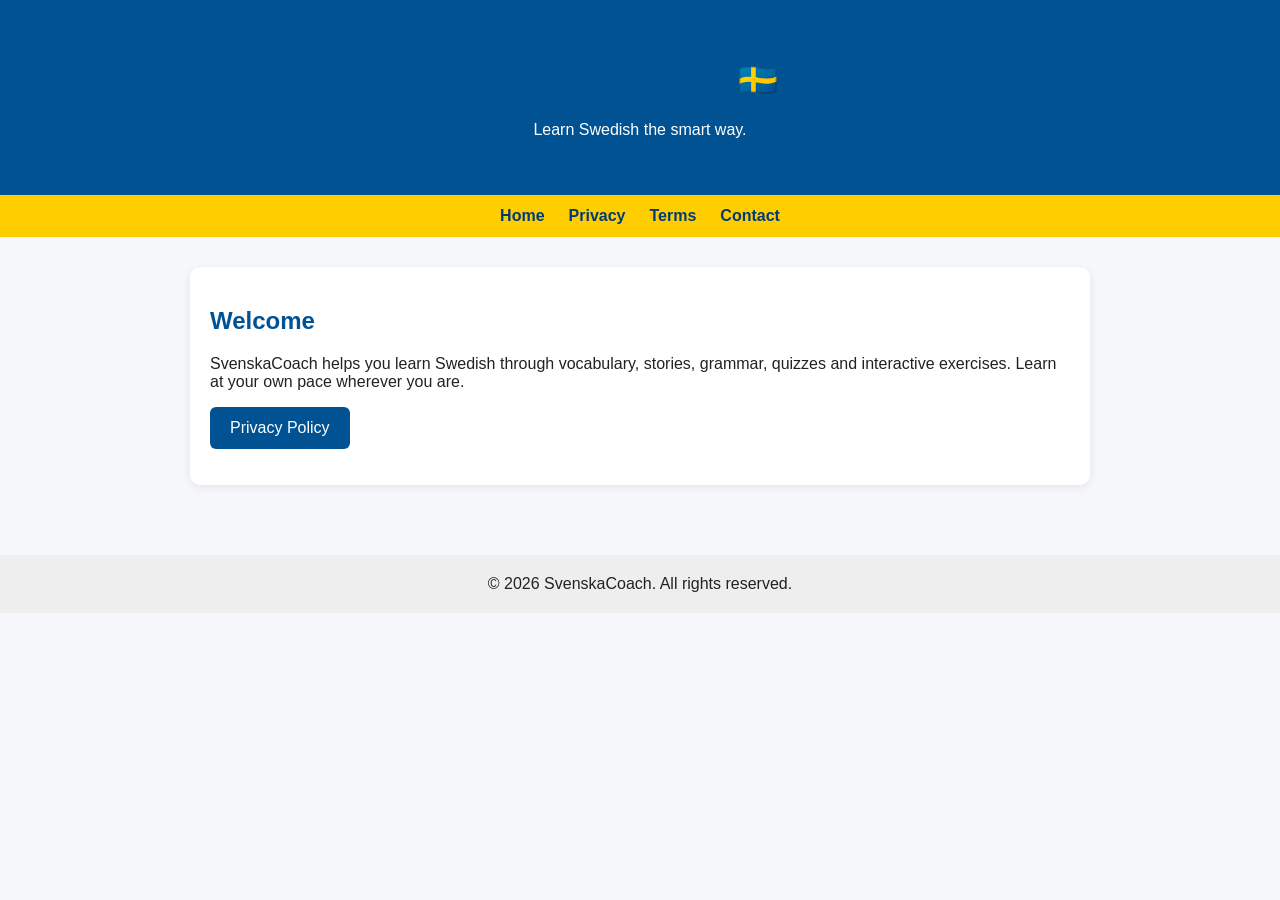
==== index.html @ 4031f6b0 "Add files via upload" ====
<!DOCTYPE html><html><head><meta charset="utf-8"><meta name="viewport" content="width=device-width,initial-scale=1"><title>SvenskaCoach</title><link rel="stylesheet" href="styles.css"></head><body><header><h1>SvenskaCoach 🇸🇪</h1><p>Learn Swedish the smart way.</p></header><nav><a href="index.html">Home</a><a href="privacy.html">Privacy</a><a href="terms.html">Terms</a><a href="contact.html">Contact</a></nav><main><div class="card"><h2>Welcome</h2><p>SvenskaCoach helps you learn Swedish through vocabulary, stories, grammar, quizzes and interactive exercises. Learn at your own pace wherever you are.</p><p><a class="button" href="privacy.html">Privacy Policy</a></p></div></main><footer>© 2026 SvenskaCoach. All rights reserved.</footer></body></html>
---- styles.css ----
body{font-family:Arial,sans-serif;margin:0;background:#f5f7fb;color:#222}
header{background:#005293;color:#fff;padding:40px;text-align:center}
nav{background:#ffcd00;padding:12px;text-align:center}
nav a{margin:0 12px;color:#003b73;text-decoration:none;font-weight:bold}
main{max-width:900px;margin:auto;padding:30px}
.card{background:white;border-radius:10px;padding:20px;box-shadow:0 2px 8px rgba(0,0,0,.08)}
footer{text-align:center;padding:20px;background:#eee;margin-top:40px}
h1,h2{color:#005293}
.button{display:inline-block;background:#005293;color:#fff;padding:12px 20px;border-radius:6px;text-decoration:none}
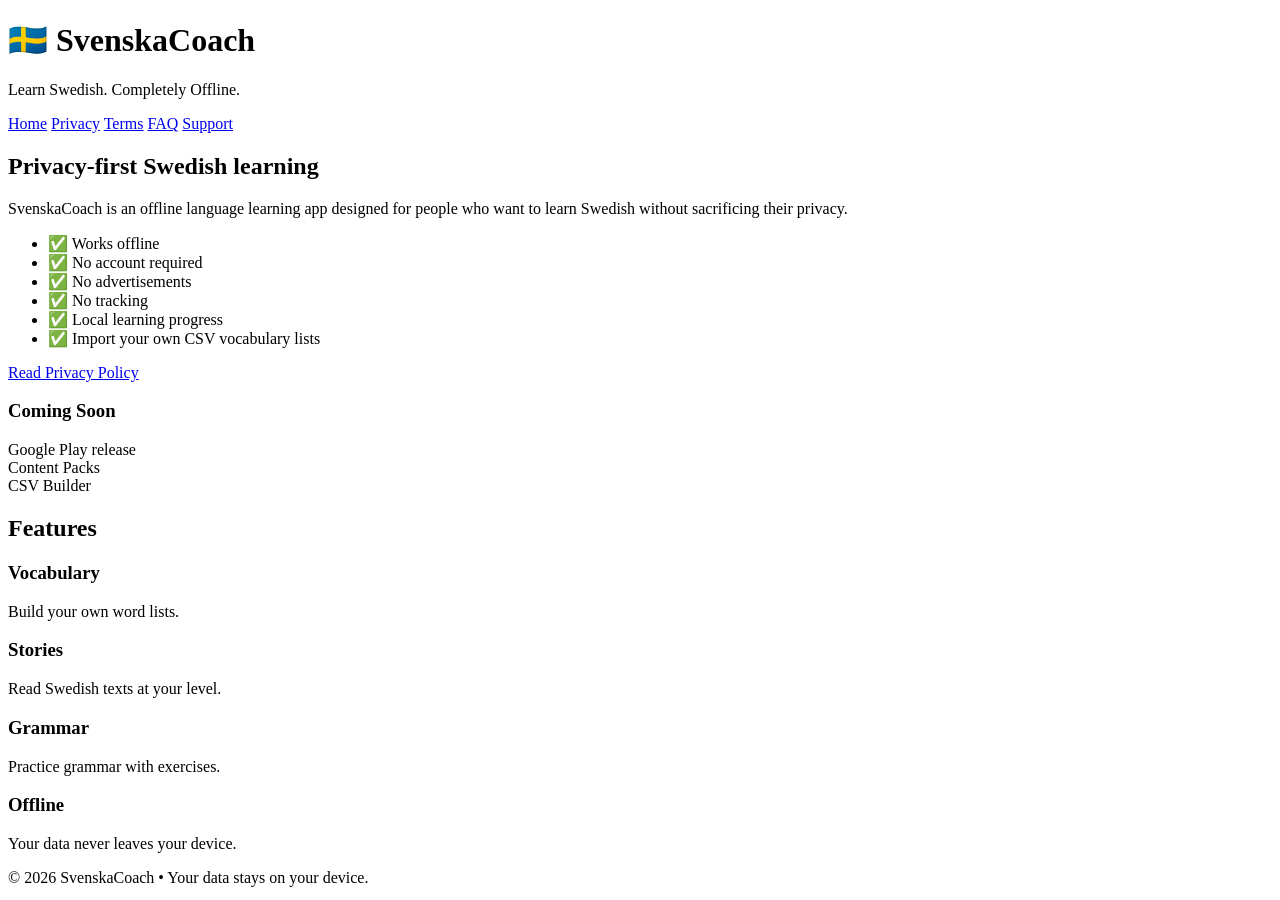
==== commit 74586d59: "Add files via upload" ====
--- a/index.html
+++ b/index.html
@@ -1 +1,46 @@
-<!DOCTYPE html><html><head><meta charset="utf-8"><meta name="viewport" content="width=device-width,initial-scale=1"><title>SvenskaCoach</title><link rel="stylesheet" href="styles.css"></head><body><header><h1>SvenskaCoach 🇸🇪</h1><p>Learn Swedish the smart way.</p></header><nav><a href="index.html">Home</a><a href="privacy.html">Privacy</a><a href="terms.html">Terms</a><a href="contact.html">Contact</a></nav><main><div class="card"><h2>Welcome</h2><p>SvenskaCoach helps you learn Swedish through vocabulary, stories, grammar, quizzes and interactive exercises. Learn at your own pace wherever you are.</p><p><a class="button" href="privacy.html">Privacy Policy</a></p></div></main><footer>© 2026 SvenskaCoach. All rights reserved.</footer></body></html>+<!doctype html>
+<html lang="en">
+<head>
+<meta charset="utf-8">
+<meta name="viewport" content="width=device-width, initial-scale=1">
+<title>Home - SvenskaCoach</title>
+<link rel="stylesheet" href="css/style.css">
+</head>
+<body>
+<header><h1>🇸🇪 SvenskaCoach</h1><p>Learn Swedish. Completely Offline.</p></header>
+<nav>
+<a href="index.html">Home</a>
+<a href="privacy.html">Privacy</a>
+<a href="terms.html">Terms</a>
+<a href="faq.html">FAQ</a>
+<a href="support.html">Support</a>
+</nav>
+<div class="container">
+
+<div class="hero">
+<div class="card">
+<h2>Privacy-first Swedish learning</h2>
+<p>SvenskaCoach is an offline language learning app designed for people who want to learn Swedish without sacrificing their privacy.</p>
+<ul>
+<li>✅ Works offline</li>
+<li>✅ No account required</li>
+<li>✅ No advertisements</li>
+<li>✅ No tracking</li>
+<li>✅ Local learning progress</li>
+<li>✅ Import your own CSV vocabulary lists</li>
+</ul>
+<a class="btn" href="privacy.html">Read Privacy Policy</a>
+</div>
+<div class="card"><h3>Coming Soon</h3><p>Google Play release<br>Content Packs<br>CSV Builder</p></div>
+</div>
+<h2>Features</h2>
+<div class="grid">
+<div class="card"><h3>Vocabulary</h3><p>Build your own word lists.</p></div>
+<div class="card"><h3>Stories</h3><p>Read Swedish texts at your level.</p></div>
+<div class="card"><h3>Grammar</h3><p>Practice grammar with exercises.</p></div>
+<div class="card"><h3>Offline</h3><p>Your data never leaves your device.</p></div>
+</div>
+
+</div>
+<footer>© 2026 SvenskaCoach • Your data stays on your device.</footer>
+</body></html>
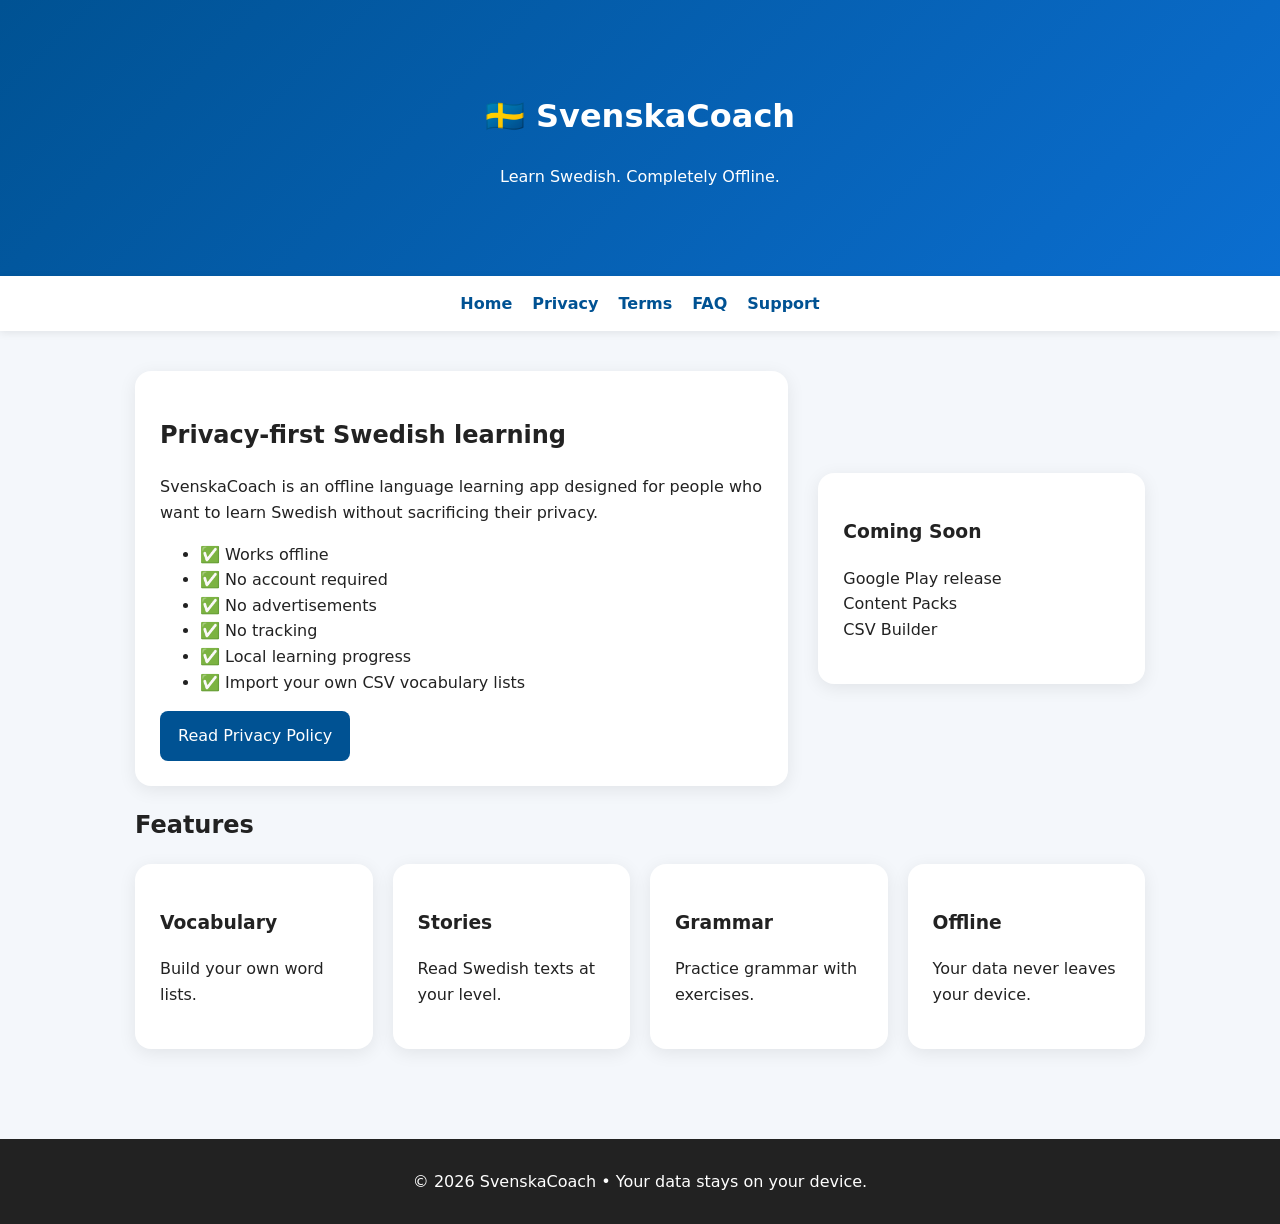
==== commit dd6ec65d: "Update index.html" ====
--- a/index.html
+++ b/index.html
@@ -4,7 +4,7 @@
 <meta charset="utf-8">
 <meta name="viewport" content="width=device-width, initial-scale=1">
 <title>Home - SvenskaCoach</title>
-<link rel="stylesheet" href="css/style.css">
+<link rel="stylesheet" href="style.css">
 </head>
 <body>
 <header><h1>🇸🇪 SvenskaCoach</h1><p>Learn Swedish. Completely Offline.</p></header>
@@ -43,4 +43,4 @@
 
 </div>
 <footer>© 2026 SvenskaCoach • Your data stays on your device.</footer>
-</body></html>+</body></html>
--- a/style.css
+++ b/style.css
@@ -0,0 +1,19 @@
+
+:root{
+ --blue:#005293;
+ --yellow:#FECB00;
+ --bg:#f4f7fb;
+ --card:#fff;
+}
+*{box-sizing:border-box}
+body{margin:0;font-family:system-ui,-apple-system,Segoe UI,Roboto,sans-serif;background:var(--bg);color:#222;line-height:1.6}
+header{background:linear-gradient(135deg,var(--blue),#0b6ed0);color:#fff;padding:70px 20px;text-align:center}
+nav{display:flex;justify-content:center;gap:20px;background:#fff;padding:15px;position:sticky;top:0;box-shadow:0 2px 8px rgba(0,0,0,.08)}
+nav a{text-decoration:none;color:var(--blue);font-weight:700}
+.container{max-width:1050px;margin:auto;padding:40px 20px}
+.hero{display:grid;grid-template-columns:2fr 1fr;gap:30px;align-items:center}
+.card{background:#fff;padding:25px;border-radius:16px;box-shadow:0 4px 18px rgba(0,0,0,.08)}
+.grid{display:grid;grid-template-columns:repeat(auto-fit,minmax(220px,1fr));gap:20px}
+.btn{display:inline-block;background:var(--blue);color:#fff;padding:12px 18px;border-radius:8px;text-decoration:none}
+footer{background:#222;color:#fff;text-align:center;padding:30px;margin-top:50px}
+@media(max-width:800px){.hero{grid-template-columns:1fr}}
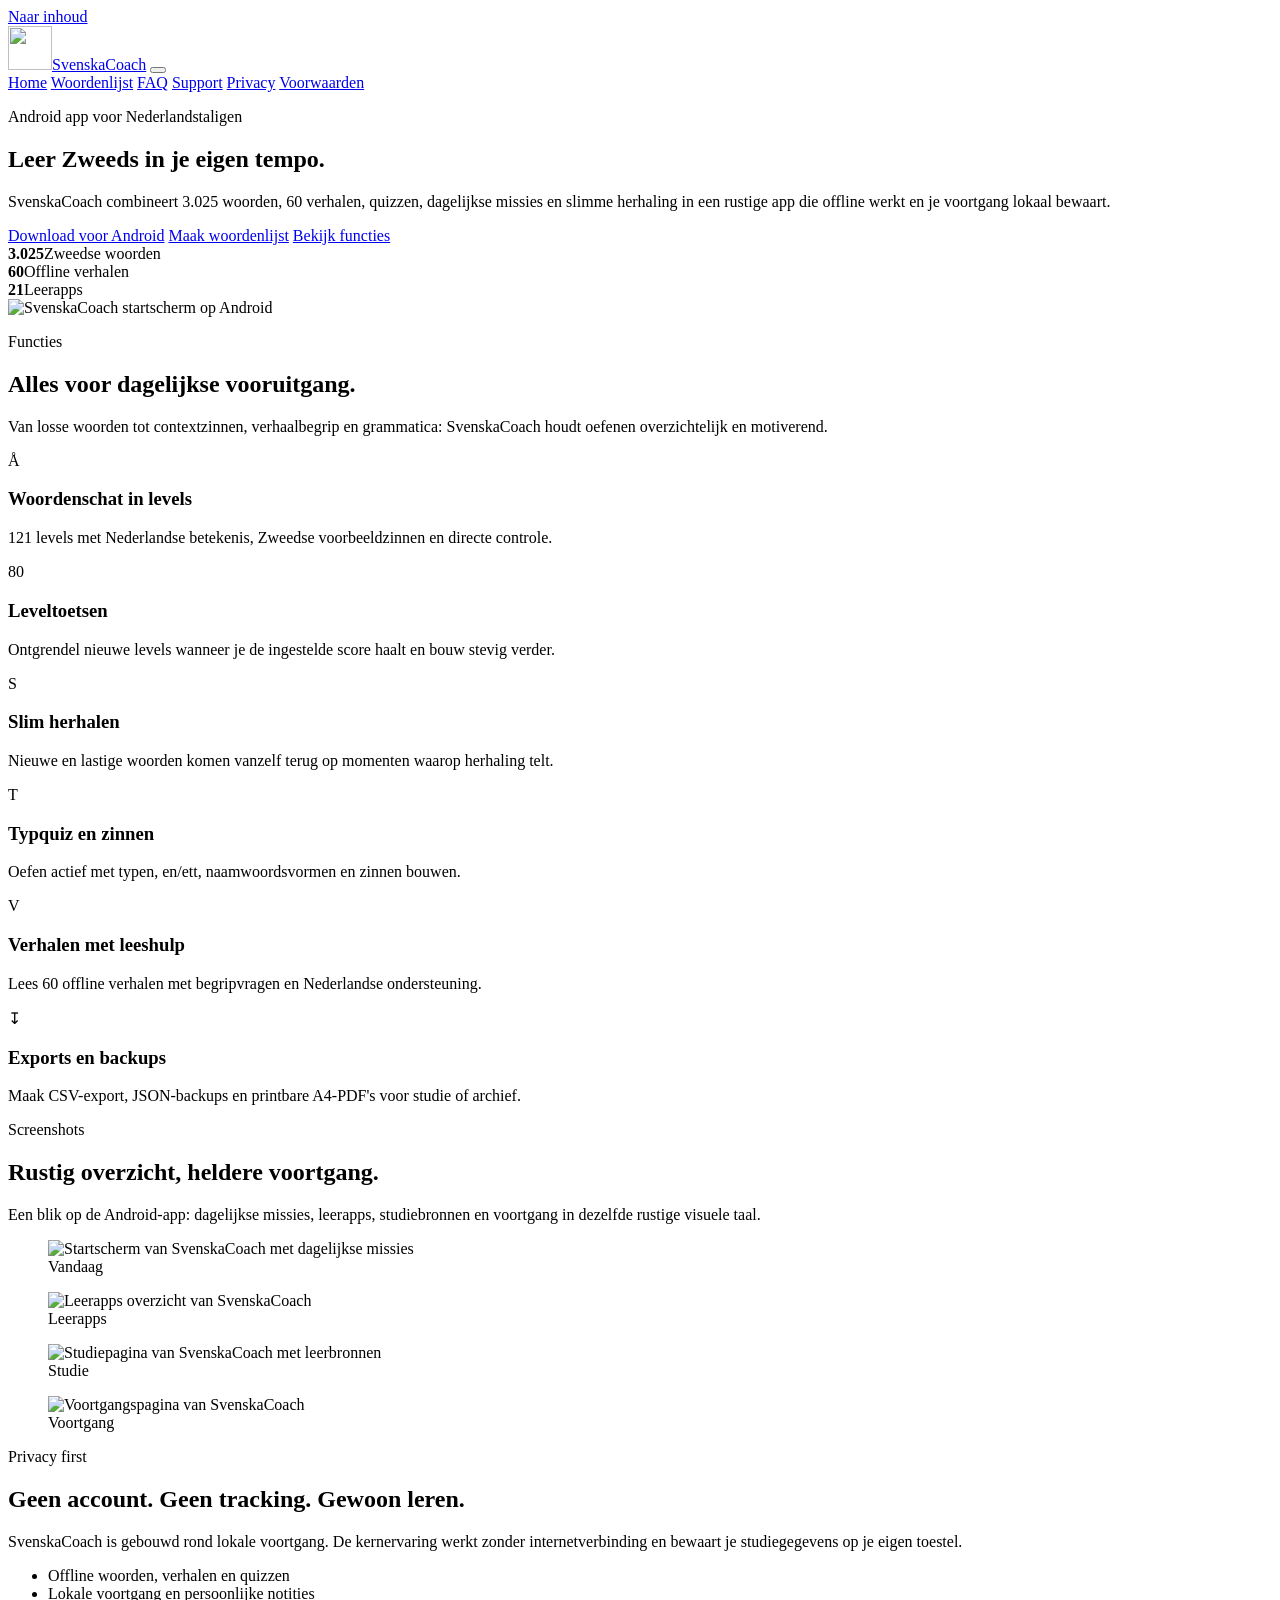
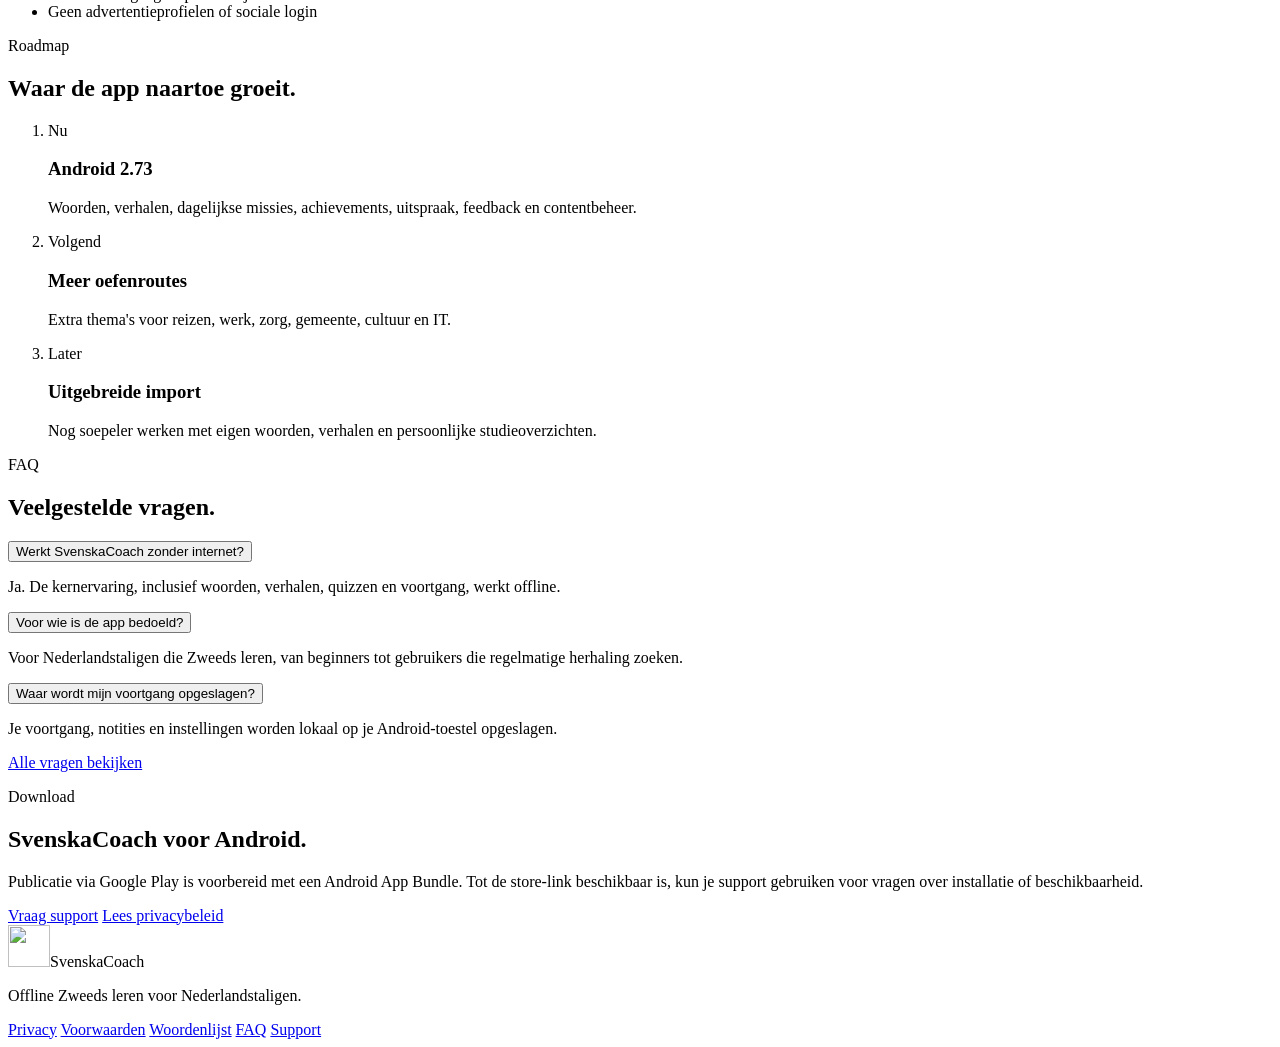
==== commit 6cebac27: "Add files via upload New professional SvenskaCoach website" ====
--- a/index.html
+++ b/index.html
@@ -1,46 +1,183 @@
 <!doctype html>
-<html lang="en">
-<head>
-<meta charset="utf-8">
-<meta name="viewport" content="width=device-width, initial-scale=1">
-<title>Home - SvenskaCoach</title>
-<link rel="stylesheet" href="style.css">
-</head>
-<body>
-<header><h1>🇸🇪 SvenskaCoach</h1><p>Learn Swedish. Completely Offline.</p></header>
-<nav>
-<a href="index.html">Home</a>
-<a href="privacy.html">Privacy</a>
-<a href="terms.html">Terms</a>
-<a href="faq.html">FAQ</a>
-<a href="support.html">Support</a>
-</nav>
-<div class="container">
+<html lang="nl">
+  <head>
+    <meta charset="utf-8">
+    <meta name="viewport" content="width=device-width, initial-scale=1">
+    <title>SvenskaCoach voor Android | Offline Zweeds leren</title>
+    <meta name="description" content="SvenskaCoach is een privacyvriendelijke Android-app voor Nederlandstaligen die Zweeds leren met woorden, verhalen, quizzen en slimme herhaling.">
+    <meta name="theme-color" content="#0a3475">
+    <meta property="og:title" content="SvenskaCoach voor Android">
+    <meta property="og:description" content="Leer Zweeds rustig en offline met 3.025 woorden, 60 verhalen, quizzen en lokale voortgang.">
+    <meta property="og:type" content="website">
+    <meta property="og:image" content="images/logo.png">
+    <link rel="icon" href="images/logo.png">
+    <link rel="apple-touch-icon" href="images/logo.png">
+    <link rel="stylesheet" href="css/styles.css">
+    <script type="application/ld+json">
+      {
+        "@context": "https://schema.org",
+        "@type": "SoftwareApplication",
+        "name": "SvenskaCoach",
+        "applicationCategory": "EducationalApplication",
+        "operatingSystem": "Android",
+        "description": "Offline Zweeds leren voor Nederlandstaligen met woorden, verhalen, quizzen en slimme herhaling.",
+        "offers": { "@type": "Offer", "price": "0", "priceCurrency": "EUR" }
+      }
+    </script>
+  </head>
+  <body>
+    <a class="skip-link" href="#main">Naar inhoud</a>
+    <header class="site-header">
+      <nav class="nav" aria-label="Hoofdnavigatie">
+        <a class="brand" href="index.html" aria-label="SvenskaCoach homepage"><img src="images/logo.png" alt="" width="44" height="44"><span>SvenskaCoach</span></a>
+        <button class="nav-toggle" type="button" aria-expanded="false" aria-controls="nav-links" aria-label="Menu openen"><span></span></button>
+        <div class="nav-links" id="nav-links">
+          <a href="index.html" aria-current="page">Home</a>
+          <a href="woordenlijst.html">Woordenlijst</a>
+          <a href="faq.html">FAQ</a>
+          <a href="support.html">Support</a>
+          <a href="privacy.html">Privacy</a>
+          <a href="terms.html">Voorwaarden</a>
+        </div>
+      </nav>
+    </header>
 
-<div class="hero">
-<div class="card">
-<h2>Privacy-first Swedish learning</h2>
-<p>SvenskaCoach is an offline language learning app designed for people who want to learn Swedish without sacrificing their privacy.</p>
-<ul>
-<li>✅ Works offline</li>
-<li>✅ No account required</li>
-<li>✅ No advertisements</li>
-<li>✅ No tracking</li>
-<li>✅ Local learning progress</li>
-<li>✅ Import your own CSV vocabulary lists</li>
-</ul>
-<a class="btn" href="privacy.html">Read Privacy Policy</a>
-</div>
-<div class="card"><h3>Coming Soon</h3><p>Google Play release<br>Content Packs<br>CSV Builder</p></div>
-</div>
-<h2>Features</h2>
-<div class="grid">
-<div class="card"><h3>Vocabulary</h3><p>Build your own word lists.</p></div>
-<div class="card"><h3>Stories</h3><p>Read Swedish texts at your level.</p></div>
-<div class="card"><h3>Grammar</h3><p>Practice grammar with exercises.</p></div>
-<div class="card"><h3>Offline</h3><p>Your data never leaves your device.</p></div>
-</div>
+    <main id="main">
+      <section class="hero">
+        <div class="container hero-grid">
+          <div class="reveal">
+            <p class="eyebrow">Android app voor Nederlandstaligen</p>
+            <h1>Leer Zweeds in je eigen tempo.</h1>
+            <p class="lead">SvenskaCoach combineert 3.025 woorden, 60 verhalen, quizzen, dagelijkse missies en slimme herhaling in een rustige app die offline werkt en je voortgang lokaal bewaart.</p>
+            <div class="actions" aria-label="Belangrijkste acties">
+              <a class="button primary" href="#download">Download voor Android</a>
+              <a class="button secondary" href="woordenlijst.html">Maak woordenlijst</a>
+              <a class="button secondary" href="#features">Bekijk functies</a>
+            </div>
+            <div class="hero-stats" aria-label="App statistieken">
+              <div class="stat"><strong>3.025</strong><span>Zweedse woorden</span></div>
+              <div class="stat"><strong>60</strong><span>Offline verhalen</span></div>
+              <div class="stat"><strong>21</strong><span>Leerapps</span></div>
+            </div>
+          </div>
+          <div class="phone-stage reveal" aria-label="SvenskaCoach telefoonvoorbeeld">
+            <div class="phone real-screen">
+              <img class="phone-image" src="images/screenshot-home-light.jpg" alt="SvenskaCoach startscherm op Android" width="415" height="900">
+            </div>
+          </div>
+        </div>
+      </section>
 
-</div>
-<footer>© 2026 SvenskaCoach • Your data stays on your device.</footer>
-</body></html>
+      <section class="section" id="features">
+        <div class="container">
+          <div class="section-head reveal">
+            <p class="eyebrow">Functies</p>
+            <h2>Alles voor dagelijkse vooruitgang.</h2>
+            <p>Van losse woorden tot contextzinnen, verhaalbegrip en grammatica: SvenskaCoach houdt oefenen overzichtelijk en motiverend.</p>
+          </div>
+          <div class="grid cards">
+            <article class="card reveal"><div class="card-icon">Å</div><h3>Woordenschat in levels</h3><p>121 levels met Nederlandse betekenis, Zweedse voorbeeldzinnen en directe controle.</p></article>
+            <article class="card reveal"><div class="card-icon">80</div><h3>Leveltoetsen</h3><p>Ontgrendel nieuwe levels wanneer je de ingestelde score haalt en bouw stevig verder.</p></article>
+            <article class="card reveal"><div class="card-icon">S</div><h3>Slim herhalen</h3><p>Nieuwe en lastige woorden komen vanzelf terug op momenten waarop herhaling telt.</p></article>
+            <article class="card reveal"><div class="card-icon">T</div><h3>Typquiz en zinnen</h3><p>Oefen actief met typen, en/ett, naamwoordsvormen en zinnen bouwen.</p></article>
+            <article class="card reveal"><div class="card-icon">V</div><h3>Verhalen met leeshulp</h3><p>Lees 60 offline verhalen met begripvragen en Nederlandse ondersteuning.</p></article>
+            <article class="card reveal"><div class="card-icon">↧</div><h3>Exports en backups</h3><p>Maak CSV-export, JSON-backups en printbare A4-PDF's voor studie of archief.</p></article>
+          </div>
+        </div>
+      </section>
+
+      <section class="section alt" id="screenshots">
+        <div class="container">
+          <div class="section-head reveal">
+            <p class="eyebrow">Screenshots</p>
+            <h2>Rustig overzicht, heldere voortgang.</h2>
+            <p>Een blik op de Android-app: dagelijkse missies, leerapps, studiebronnen en voortgang in dezelfde rustige visuele taal.</p>
+          </div>
+          <div class="grid gallery">
+            <figure class="screenshot reveal"><img src="images/screenshot-home-light.jpg" alt="Startscherm van SvenskaCoach met dagelijkse missies" loading="lazy" width="415" height="900"><figcaption>Vandaag</figcaption></figure>
+            <figure class="screenshot reveal"><img src="images/screenshot-leerapps-light.jpg" alt="Leerapps overzicht van SvenskaCoach" loading="lazy" width="415" height="900"><figcaption>Leerapps</figcaption></figure>
+            <figure class="screenshot reveal"><img src="images/screenshot-studie-light.jpg" alt="Studiepagina van SvenskaCoach met leerbronnen" loading="lazy" width="415" height="900"><figcaption>Studie</figcaption></figure>
+            <figure class="screenshot reveal"><img src="images/screenshot-voortgang-light.jpg" alt="Voortgangspagina van SvenskaCoach" loading="lazy" width="415" height="900"><figcaption>Voortgang</figcaption></figure>
+          </div>
+        </div>
+      </section>
+
+      <section class="section" id="privacy-first">
+        <div class="container">
+          <div class="privacy-band reveal">
+            <div>
+              <p class="eyebrow">Privacy first</p>
+              <h2>Geen account. Geen tracking. Gewoon leren.</h2>
+              <p>SvenskaCoach is gebouwd rond lokale voortgang. De kernervaring werkt zonder internetverbinding en bewaart je studiegegevens op je eigen toestel.</p>
+            </div>
+            <ul class="privacy-list">
+              <li>Offline woorden, verhalen en quizzen</li>
+              <li>Lokale voortgang en persoonlijke notities</li>
+              <li>Geen advertentieprofielen of sociale login</li>
+            </ul>
+          </div>
+        </div>
+      </section>
+
+      <section class="section alt">
+        <div class="container">
+          <div class="section-head reveal">
+            <p class="eyebrow">Roadmap</p>
+            <h2>Waar de app naartoe groeit.</h2>
+          </div>
+          <ol class="roadmap">
+            <li class="card reveal"><time>Nu</time><div><h3>Android 2.73</h3><p>Woorden, verhalen, dagelijkse missies, achievements, uitspraak, feedback en contentbeheer.</p></div></li>
+            <li class="card reveal"><time>Volgend</time><div><h3>Meer oefenroutes</h3><p>Extra thema's voor reizen, werk, zorg, gemeente, cultuur en IT.</p></div></li>
+            <li class="card reveal"><time>Later</time><div><h3>Uitgebreide import</h3><p>Nog soepeler werken met eigen woorden, verhalen en persoonlijke studieoverzichten.</p></div></li>
+          </ol>
+        </div>
+      </section>
+
+      <section class="section" id="faq">
+        <div class="container">
+          <div class="section-head reveal">
+            <p class="eyebrow">FAQ</p>
+            <h2>Veelgestelde vragen.</h2>
+          </div>
+          <div class="faq-list reveal">
+            <article class="faq-item"><button class="faq-question" type="button" aria-expanded="false">Werkt SvenskaCoach zonder internet?</button><div class="faq-answer"><p>Ja. De kernervaring, inclusief woorden, verhalen, quizzen en voortgang, werkt offline.</p></div></article>
+            <article class="faq-item"><button class="faq-question" type="button" aria-expanded="false">Voor wie is de app bedoeld?</button><div class="faq-answer"><p>Voor Nederlandstaligen die Zweeds leren, van beginners tot gebruikers die regelmatige herhaling zoeken.</p></div></article>
+            <article class="faq-item"><button class="faq-question" type="button" aria-expanded="false">Waar wordt mijn voortgang opgeslagen?</button><div class="faq-answer"><p>Je voortgang, notities en instellingen worden lokaal op je Android-toestel opgeslagen.</p></div></article>
+          </div>
+          <div class="actions"><a class="button secondary" href="faq.html">Alle vragen bekijken</a></div>
+        </div>
+      </section>
+
+      <section class="section alt" id="download">
+        <div class="container">
+          <div class="content-panel reveal">
+            <p class="eyebrow">Download</p>
+            <h2>SvenskaCoach voor Android.</h2>
+            <p class="lead">Publicatie via Google Play is voorbereid met een Android App Bundle. Tot de store-link beschikbaar is, kun je support gebruiken voor vragen over installatie of beschikbaarheid.</p>
+            <div class="actions">
+              <a class="button primary" href="support.html">Vraag support</a>
+              <a class="button secondary" href="privacy.html">Lees privacybeleid</a>
+            </div>
+          </div>
+        </div>
+      </section>
+    </main>
+
+    <footer class="site-footer">
+      <div class="container footer-grid">
+        <div>
+          <div class="footer-brand"><img src="images/logo.png" alt="" width="42" height="42"><span>SvenskaCoach</span></div>
+          <p class="footer-meta">Offline Zweeds leren voor Nederlandstaligen.</p>
+        </div>
+        <div class="footer-links">
+          <a href="privacy.html">Privacy</a>
+          <a href="terms.html">Voorwaarden</a>
+          <a href="woordenlijst.html">Woordenlijst</a>
+          <a href="faq.html">FAQ</a>
+          <a href="support.html">Support</a>
+        </div>
+      </div>
+    </footer>
+    <script src="js/main.js" defer></script>
+  </body>
+</html>
